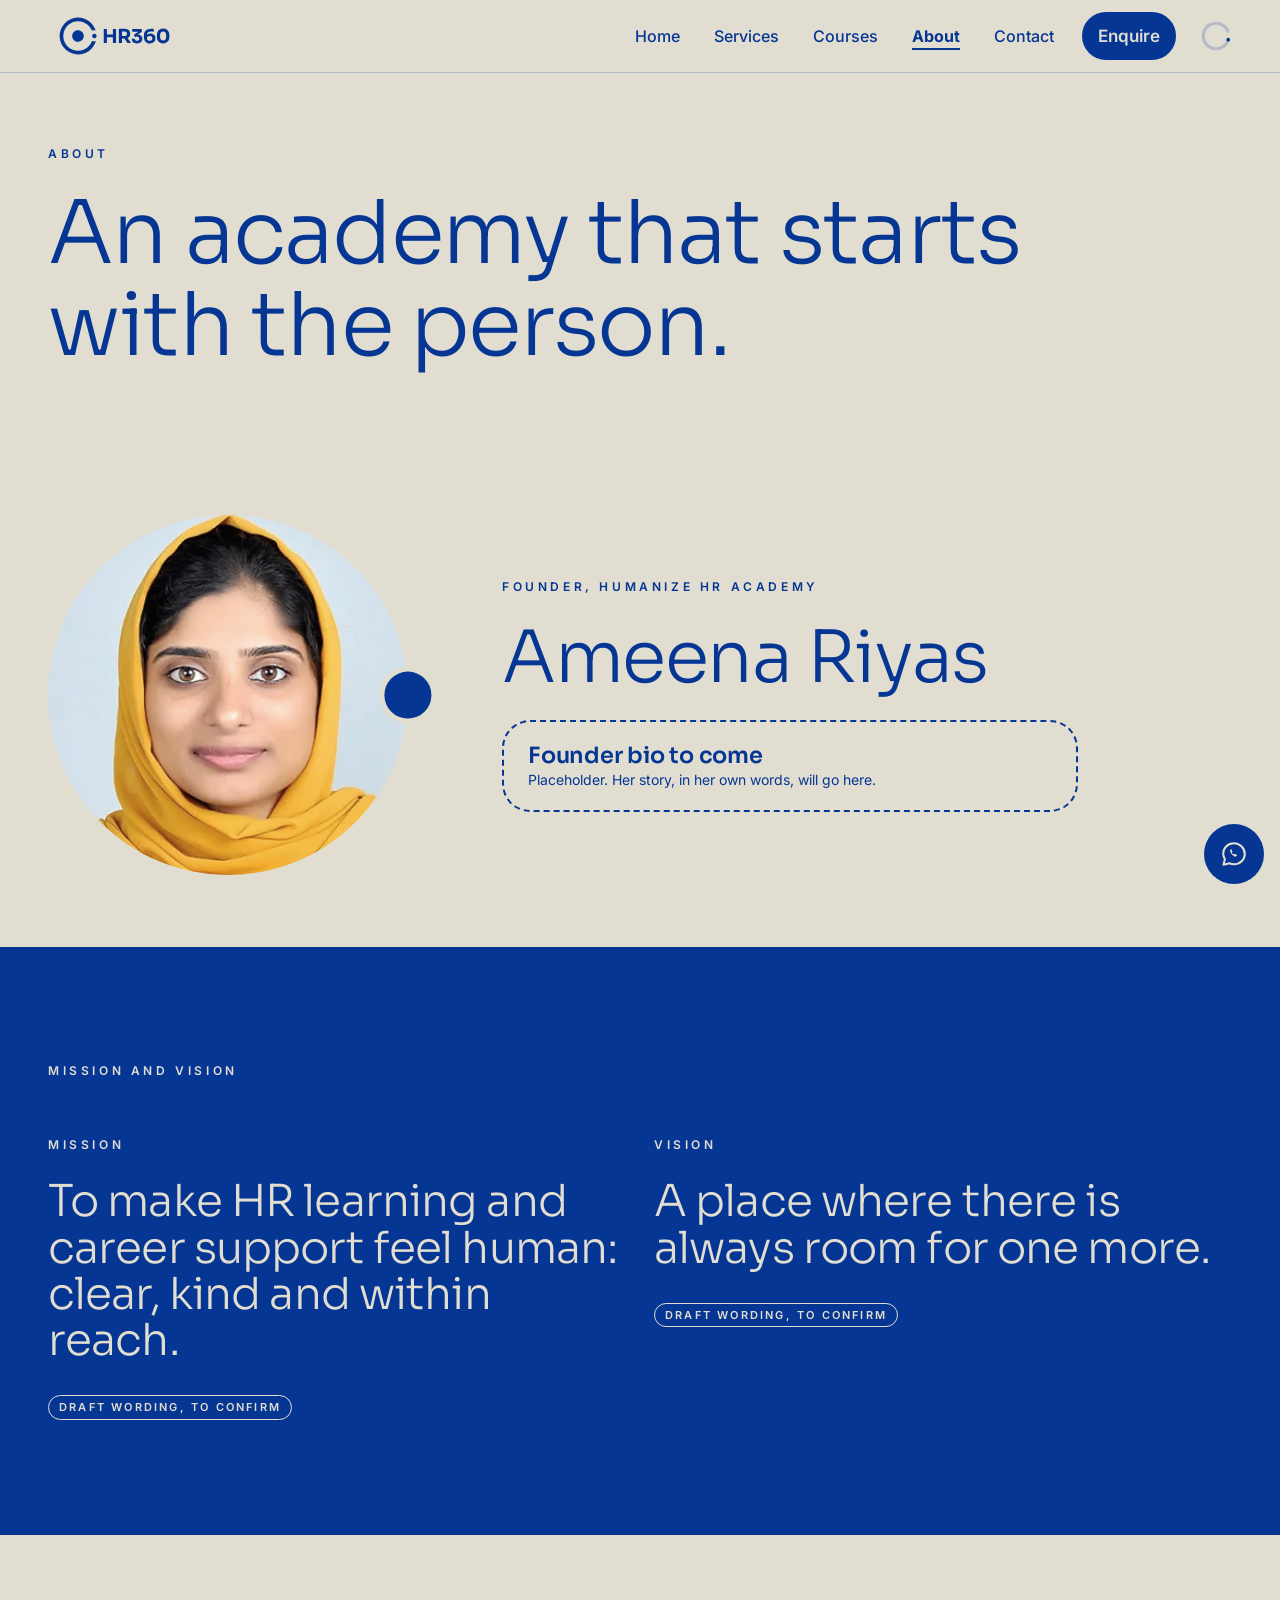
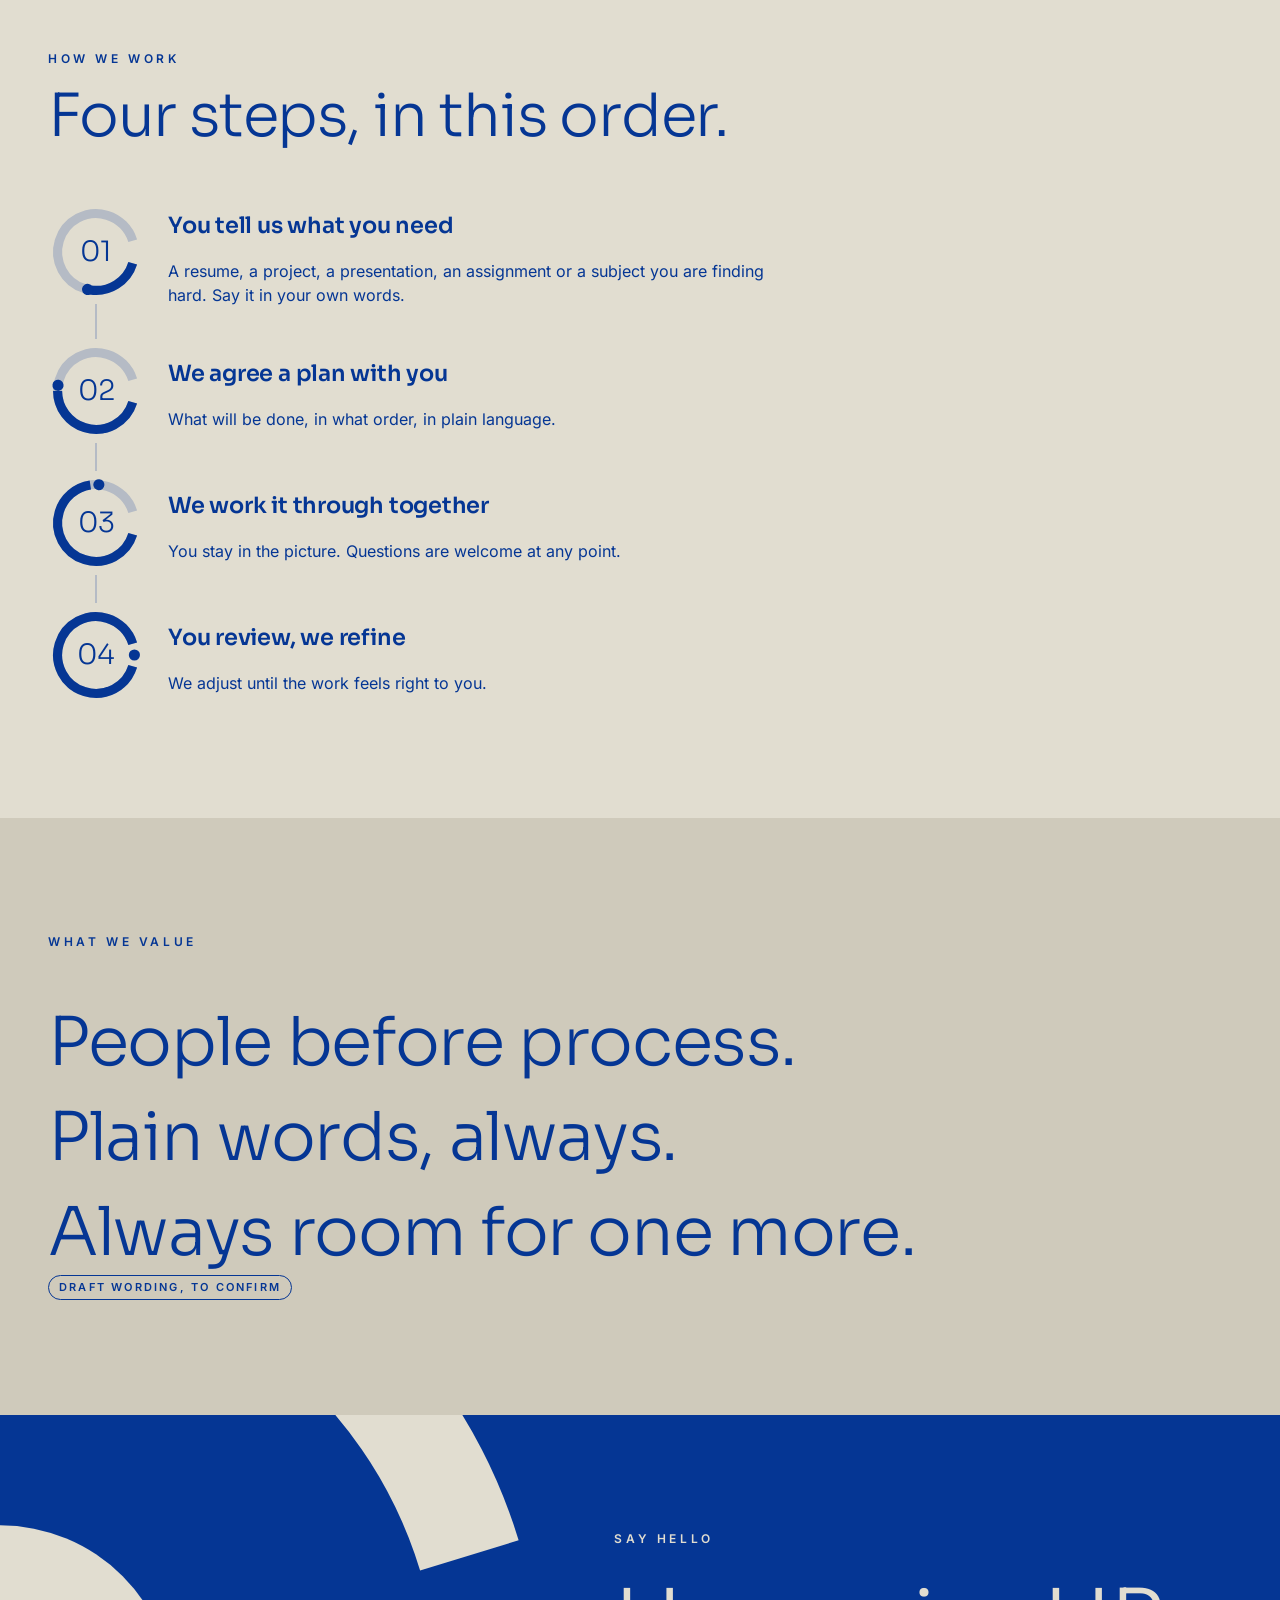
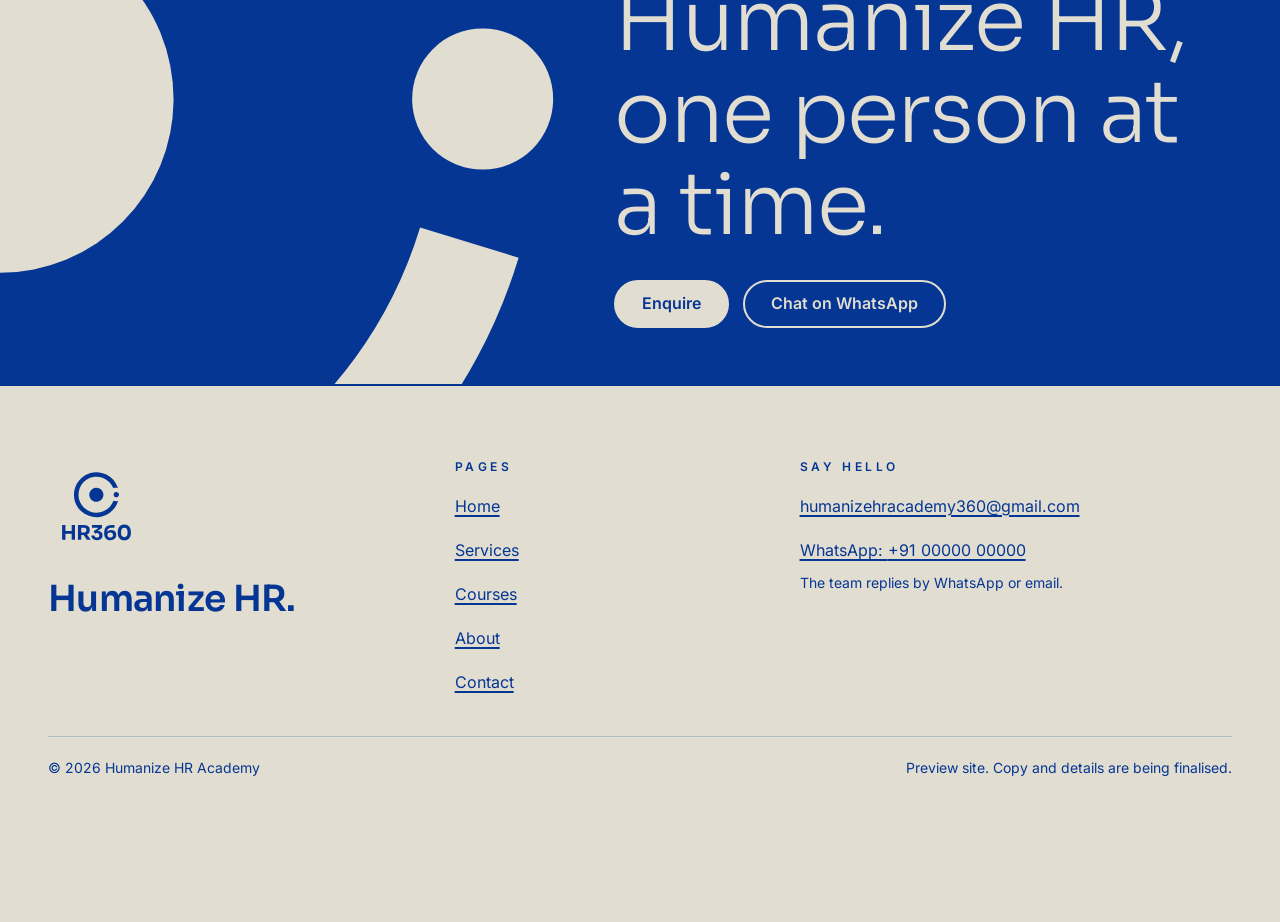
==== about.html @ e7930163 "HR360 website preview: five pages, Orbit brand, placeholder forms and contact Co-Authored-By: Claude" ====
<!doctype html>
<html lang="en">
<head>
<meta charset="utf-8">
<meta name="viewport" content="width=device-width, initial-scale=1">
<title>About the Academy | Humanize HR Academy</title>
<meta name="description" content="About Humanize HR Academy and its founder, Ameena Riyas. How we work and what we value.">
<meta name="robots" content="noindex, nofollow">
<meta name="theme-color" content="#053694">
<meta property="og:title" content="About the Academy | Humanize HR Academy">
<meta property="og:description" content="About Humanize HR Academy and its founder, Ameena Riyas. How we work and what we value.">
<meta property="og:type" content="website">
<link rel="icon" href="assets/img/favicon.svg" type="image/svg+xml">
<link rel="icon" href="assets/img/favicon-32.png" sizes="32x32" type="image/png">
<link rel="apple-touch-icon" href="assets/img/apple-touch-icon-180.png">
<link rel="preload" href="assets/fonts/sora-latin-wght-normal.woff2" as="font" type="font/woff2" crossorigin>
<link rel="preload" href="assets/fonts/inter-latin-wght-normal.woff2" as="font" type="font/woff2" crossorigin>
<link rel="stylesheet" href="assets/css/styles.css">
<script>document.documentElement.classList.add("js")</script>
<script src="assets/js/site-config.js" defer></script>
<script src="assets/js/forms-config.js" defer></script>
<script src="assets/js/main.js" defer></script>
</head>
<body>
<a class="skip" href="#main">Skip to content</a>
<header class="site-header">
<div class="site-header__bar">
<a class="brand" href="index.html"><img src="assets/img/hr360-horizontal-compact-cobalt.svg" alt="HR360 Humanize HR Academy, home" width="133" height="60"></a>
<span class="ring ring--sm scroll-ring" aria-hidden="true"><svg viewBox="0 0 100 100" aria-hidden="true" focusable="false"><circle class="ring__track" cx="50" cy="50" r="40" pathLength="360"/><circle class="ring__fill" cx="50" cy="50" r="40" pathLength="360"/><circle class="ring__dot" cx="90" cy="50" r="5.8"/></svg></span>
<button class="menu-btn" type="button" aria-expanded="false" aria-controls="site-nav"><span class="menu-btn__bars" aria-hidden="true"></span><span class="menu-btn__label">Menu</span></button>
<nav class="nav" id="site-nav" aria-label="Main"><ul><li><a href="index.html">Home</a></li><li><a href="services.html">Services</a></li><li><a href="courses.html">Courses</a></li><li><a href="about.html" aria-current="page">About</a></li><li><a href="contact.html">Contact</a></li><li><a class="btn" href="contact.html#enquiry">Enquire</a></li></ul></nav>
</div>
</header>
<main id="main" tabindex="-1">

<section class="sec sec--tight" aria-labelledby="h1">
<div class="container stack">
<p class="label">About</p>
<h1 id="h1" class="h1--about">An academy that starts with the person.</h1>
</div>
</section>
<section class="sec sec--tight" aria-labelledby="f-h">
<div class="container">
<div class="founder">
<div class="portrait"><picture><source srcset="assets/img/ameena-riyas.webp" type="image/webp"><img src="assets/img/ameena-riyas.png" alt="Portrait of Ameena Riyas, founder" width="390" height="520"></picture></div>
<div class="stack">
<p class="label">Founder, Humanize HR Academy</p>
<h2 class="founder__name" id="f-h">Ameena Riyas</h2>
<div class="placeholder-box"><p class="h3">Founder bio to come</p><p class="small">Placeholder. Her story, in her own words, will go here.</p></div>
</div>
</div>
</div>
</section>
<section class="sec on-cobalt" aria-labelledby="mv-h">
<div class="container">
<div class="sec-head"><p class="label">Mission and vision</p><h2 id="mv-h" class="vh">Mission and vision</h2></div>
<div class="grid cols-2">
<div class="stack"><h3 class="label">Mission</h3><p class="display display--md">To make HR learning and career support feel human: clear, kind and within reach.</p><span class="draft">Draft wording, to confirm</span></div>
<div class="stack"><h3 class="label">Vision</h3><p class="display display--md">A place where there is always room for one more.</p><span class="draft">Draft wording, to confirm</span></div>
</div>
</div>
</section>
<section class="sec" aria-labelledby="how-h">
<div class="container">
<div class="sec-head"><p class="label">How we work</p><h2 id="how-h">Four steps, in this order.</h2></div>
<ol class="timeline">
<li><span class="ring" data-fill style="--t:0.25" aria-hidden="true"><svg viewBox="0 0 100 100" aria-hidden="true" focusable="false"><circle class="ring__track" cx="50" cy="50" r="40" pathLength="360"/><circle class="ring__fill" cx="50" cy="50" r="40" pathLength="360"/><circle class="ring__dot" cx="90" cy="50" r="5.8"/></svg><span class="ring__n">01</span></span><h3>You tell us what you need</h3><p>A resume, a project, a presentation, an assignment or a subject you are finding hard. Say it in your own words.</p></li>
<li><span class="ring" data-fill style="--t:0.5" aria-hidden="true"><svg viewBox="0 0 100 100" aria-hidden="true" focusable="false"><circle class="ring__track" cx="50" cy="50" r="40" pathLength="360"/><circle class="ring__fill" cx="50" cy="50" r="40" pathLength="360"/><circle class="ring__dot" cx="90" cy="50" r="5.8"/></svg><span class="ring__n">02</span></span><h3>We agree a plan with you</h3><p>What will be done, in what order, in plain language.</p></li>
<li><span class="ring" data-fill style="--t:0.75" aria-hidden="true"><svg viewBox="0 0 100 100" aria-hidden="true" focusable="false"><circle class="ring__track" cx="50" cy="50" r="40" pathLength="360"/><circle class="ring__fill" cx="50" cy="50" r="40" pathLength="360"/><circle class="ring__dot" cx="90" cy="50" r="5.8"/></svg><span class="ring__n">03</span></span><h3>We work it through together</h3><p>You stay in the picture. Questions are welcome at any point.</p></li>
<li><span class="ring" data-fill style="--t:1.0" aria-hidden="true"><svg viewBox="0 0 100 100" aria-hidden="true" focusable="false"><circle class="ring__track" cx="50" cy="50" r="40" pathLength="360"/><circle class="ring__fill" cx="50" cy="50" r="40" pathLength="360"/><circle class="ring__dot" cx="90" cy="50" r="5.8"/></svg><span class="ring__n">04</span></span><h3>You review, we refine</h3><p>We adjust until the work feels right to you.</p></li>
</ol>
</div>
</section>
<section class="sec on-deep" aria-labelledby="val-h">
<div class="container">
<div class="sec-head"><p class="label">What we value</p><h2 id="val-h" class="vh">Values</h2></div>
<ul class="stack">
<li class="display display--lg">People before process.</li>
<li class="display display--lg">Plain words, always.</li>
<li class="display display--lg">Always room for one more.</li>
</ul>
<span class="draft">Draft wording, to confirm</span>
</div>
</section>
<section class="cta cta--flip" aria-labelledby="cta-h"><div class="stage stage--l " aria-hidden="true"><img class="orbit" src="assets/img/orbit-cream-open-right.svg" alt="" width="208" height="208"></div><div class="cta__text">
<p class="label">Say hello</p>
<h2 id="cta-h">Humanize HR, one person at a time.</h2>

<div class="btn-row"><a class="btn" href="contact.html#enquiry">Enquire</a><a class="btn btn--ghost" data-contact="whatsapp" href="https://wa.me/910000000000?text=Hello%20Humanize%20HR%20Academy%2C%20I%20would%20like%20to%20know%20more." target="_blank" rel="noopener">Chat on WhatsApp</a></div>
</div></section>

</main>
<footer class="site-footer">
<div class="container">
<div class="footer-grid">
<div>
<a class="brand" href="index.html"><img src="assets/img/hr360-stacked-compact-cobalt.svg" alt="HR360 Humanize HR Academy" width="86" height="96"></a>
<p class="signoff">Humanize HR.</p>
</div>
<nav aria-label="Footer"><h2>Pages</h2><ul><li><a href="index.html">Home</a></li><li><a href="services.html">Services</a></li><li><a href="courses.html">Courses</a></li><li><a href="about.html">About</a></li><li><a href="contact.html">Contact</a></li></ul></nav>
<div>
<h2>Say hello</h2>
<ul>
<li><a data-contact="email" href="mailto:humanizehracademy360@gmail.com">humanizehracademy360@gmail.com</a></li>
<li><a data-contact="whatsapp" href="https://wa.me/910000000000?text=Hello%20Humanize%20HR%20Academy%2C%20I%20would%20like%20to%20know%20more." target="_blank" rel="noopener">WhatsApp:&nbsp;<span data-contact="phone">+91 00000 00000</span></a></li>
</ul>
<p class="small">The team replies by WhatsApp or email.</p>
</div>
</div>
<div class="footer-bottom"><span>&copy; 2026 Humanize HR Academy</span><span>Preview site. Copy and details are being finalised.</span></div>
</div>
</footer>
<a class="wa" data-contact="whatsapp" href="https://wa.me/910000000000?text=Hello%20Humanize%20HR%20Academy%2C%20I%20would%20like%20to%20know%20more." target="_blank" rel="noopener" aria-label="Chat on WhatsApp">
<svg viewBox="0 0 32 32" fill="none" stroke="currentColor" stroke-width="2.2" stroke-linecap="round" stroke-linejoin="round" aria-hidden="true" focusable="false"><path d="M16 4.5c-6.4 0-11.5 4.9-11.5 11 0 2.2.7 4.2 1.8 5.9L4.8 27.5l6.3-1.6c1.4.7 3.1 1.1 4.9 1.1 6.4 0 11.5-4.9 11.5-11S22.4 4.5 16 4.5z"/><path d="M12 11.5c-.6 2.6 1.9 6.1 5.4 7.4l2-1.7-2.3-1.5-1.1.9c-1.1-.5-2-1.4-2.5-2.5l.9-1.1-1.4-2.4z" fill="currentColor" stroke="none"/></svg>
</a>
</body>
</html>
---- assets/css/styles.css ----
/* Humanize HR Academy (HR360) - Orbit identity. Cobalt is the voice, cream is the room.
   Colours: cobalt, cream, deep cream, and cobalt/cream tints for supporting graphics only. */

@font-face{font-family:"Sora";src:url("../fonts/sora-latin-wght-normal.woff2") format("woff2");font-weight:100 800;font-style:normal;font-display:swap}
@font-face{font-family:"Inter";src:url("../fonts/inter-latin-wght-normal.woff2") format("woff2");font-weight:100 900;font-style:normal;font-display:swap}

@property --p{syntax:"<number>";inherits:true;initial-value:0}

:root{
  --cobalt:#053694;
  --cream:#E1DDD0;
  --deep:#CFCABB;
  --cobalt-60:rgba(5,54,148,.6);
  --cobalt-20:rgba(5,54,148,.2);
  --cream-60:rgba(225,221,208,.6);
  --cream-20:rgba(225,221,208,.2);
  /* contextual pair: swapped by .on-cobalt */
  --ink:var(--cobalt);
  --paper:var(--cream);
  --tint:var(--cobalt-20);
  --tint-strong:var(--cobalt-60);
  --tile:var(--deep);
  --font-display:"Sora",ui-sans-serif,system-ui,-apple-system,"Segoe UI",sans-serif;
  --font-body:"Inter",ui-sans-serif,system-ui,-apple-system,"Segoe UI",sans-serif;
  --max:1240px;
  --gutter:clamp(16px,4vw,48px);
  --pad:max(var(--gutter),calc((100vw - var(--max)) / 2));
  --header-h:72px;
  --ease:cubic-bezier(.22,1,.36,1);
  --radius:28px;
  color-scheme:light;
}
.on-cobalt{--ink:var(--cream);--paper:var(--cobalt);--tint:var(--cream-20);--tint-strong:var(--cream-60);--tile:var(--cream)}
.on-deep{--paper:var(--deep);--tile:var(--cream)}

*,*::before,*::after{box-sizing:border-box}
html{-webkit-text-size-adjust:100%;scroll-behavior:smooth;scroll-padding-top:calc(var(--header-h) + 16px)}
body{margin:0;background:var(--cream);color:var(--cobalt);font-family:var(--font-body);font-size:1rem;line-height:1.5;font-weight:400;overflow-x:hidden;-webkit-font-smoothing:antialiased}
img,svg{max-width:100%;display:block}
img{height:auto}
h1,h2,h3,h4,p,ul,ol,figure,blockquote{margin:0}
ul,ol{padding:0;list-style:none}
a{color:inherit;text-underline-offset:.2em;text-decoration-thickness:2px}
button,input,select,textarea{font:inherit;color:inherit}
:focus{outline:none}
:focus-visible{outline:3px solid var(--ink);outline-offset:3px;border-radius:6px}
main:focus{outline:none}
::selection{background:var(--cobalt);color:var(--cream)}

.skip{position:absolute;left:16px;top:-80px;z-index:100;background:var(--cobalt);color:var(--cream);padding:12px 20px;border-radius:999px;font-weight:600;text-decoration:none;min-height:44px;display:inline-flex;align-items:center}
.skip:focus{top:12px;outline:3px solid var(--cream);outline-offset:2px}
.vh{position:absolute!important;width:1px;height:1px;overflow:hidden;clip:rect(0 0 0 0);white-space:nowrap}

/* ---------- type ---------- */
.display,h1,h2.display{font-family:var(--font-display);font-weight:300;letter-spacing:-.02em;line-height:1.05}
h1{font-size:clamp(2.5rem,1rem + 5.6vw,6rem);overflow-wrap:break-word}
.h2,h2{font-family:var(--font-display);font-weight:300;letter-spacing:-.02em;line-height:1.08;font-size:clamp(2rem,1rem + 3.4vw,4rem)}
h3,.h3{font-family:var(--font-display);font-weight:600;letter-spacing:-.01em;line-height:1.2;font-size:clamp(1.125rem,1rem + .5vw,1.4rem)}
.label{font-family:var(--font-body);font-weight:600;text-transform:uppercase;letter-spacing:.3em;font-size:.75rem;line-height:1.5}
.num{font-family:var(--font-display);font-weight:300}
.lead{font-size:clamp(1.0625rem,1rem + .3vw,1.25rem);line-height:1.5;max-width:38rem}
.measure{max-width:38rem}
.small{font-size:.875rem}
.draft{display:inline-block;justify-self:start;width:fit-content;font-size:.6875rem;font-weight:600;text-transform:uppercase;letter-spacing:.2em;border:1.5px solid var(--ink);border-radius:999px;padding:3px 10px;margin-top:8px}

/* ---------- layout ---------- */
.container{width:100%;max-width:calc(var(--max) + 2 * var(--gutter));margin-inline:auto;padding-inline:var(--gutter)}
.sec{position:relative;background:var(--paper);color:var(--ink);padding-block:clamp(56px,9vw,120px);overflow:hidden}
.sec--tight{padding-block:clamp(40px,6vw,72px)}
.sec-head{display:grid;gap:16px;margin-bottom:clamp(28px,5vw,56px)}
.sec-head .label{opacity:1}
.grid{display:grid;gap:clamp(16px,2.5vw,28px)}
.cols-2{grid-template-columns:1fr}
.cols-3{grid-template-columns:1fr}
@media(min-width:720px){.cols-2{grid-template-columns:repeat(2,1fr)}.cols-3{grid-template-columns:repeat(2,1fr)}}
@media(min-width:1040px){.cols-3{grid-template-columns:repeat(3,1fr)}}

/* ---------- buttons ---------- */
.btn{display:inline-flex;align-items:center;justify-content:center;gap:10px;min-height:48px;padding:12px 26px;border-radius:999px;border:2px solid var(--ink);background:var(--ink);color:var(--paper);font-weight:600;font-size:1rem;text-decoration:none;cursor:pointer;transition:transform .5s var(--ease),background-color .5s var(--ease),color .5s var(--ease);line-height:1.2;text-align:center}
.btn:hover{transform:translateY(-2px)}
.btn--ghost{background:transparent;color:var(--ink)}
.btn--ghost:hover{background:var(--ink);color:var(--paper)}
.tile .btn{border-color:var(--cobalt);background:var(--cobalt);color:var(--cream)}
.tile .btn--ghost{background:transparent;color:var(--cobalt)}
.tile .btn--ghost:hover{background:var(--cobalt);color:var(--cream)}
.btn[disabled]{opacity:.6;cursor:progress;transform:none}
.btn-row{display:flex;flex-wrap:wrap;gap:14px}
.link-arrow{display:inline-flex;align-items:center;gap:8px;min-height:44px;font-weight:600}
.link-arrow::after{content:"";width:10px;height:10px;border-top:2px solid currentColor;border-right:2px solid currentColor;transform:rotate(45deg);transition:transform .5s var(--ease)}
.link-arrow:hover::after{transform:translateX(4px) rotate(45deg)}

/* ---------- header ---------- */
.site-header{position:sticky;top:0;z-index:50;background:var(--cream);color:var(--cobalt);border-bottom:1.5px solid var(--cobalt-20)}
.site-header__bar{display:flex;align-items:center;gap:16px;min-height:var(--header-h);max-width:calc(var(--max) + 2 * var(--gutter));margin-inline:auto;padding-inline:var(--gutter)}
.brand{display:inline-flex;align-items:center;min-height:44px;margin-right:auto;border-radius:8px}
.brand img{height:60px;width:auto}
.scroll-ring{width:32px;height:32px;flex:none;--t:0;--p:0}
.menu-btn{display:inline-flex;align-items:center;gap:10px;min-height:48px;min-width:48px;padding:0 18px;border-radius:999px;border:2px solid var(--cobalt);background:transparent;font-weight:600;cursor:pointer}
.menu-btn__bars{width:18px;height:12px;position:relative}
.menu-btn__bars::before,.menu-btn__bars::after{content:"";position:absolute;left:0;right:0;height:2px;background:currentColor;border-radius:2px;transition:transform .5s var(--ease),top .5s var(--ease)}
.menu-btn__bars::before{top:1px}.menu-btn__bars::after{top:9px}
.menu-btn[aria-expanded="true"] .menu-btn__bars::before{top:5px;transform:rotate(45deg)}
.menu-btn[aria-expanded="true"] .menu-btn__bars::after{top:5px;transform:rotate(-45deg)}
.nav ul{display:flex;flex-direction:column;gap:4px}
.nav a{display:flex;align-items:center;min-height:48px;text-decoration:none;font-weight:500}
.nav a[aria-current="page"]{font-weight:700;text-decoration:underline;text-decoration-thickness:2px;text-underline-offset:.35em}
.nav .btn{margin-top:12px;width:100%}
/* no-JS: nav is a visible wrapped row. JS: collapsible panel on small screens */
html:not(.js) .site-header__bar{flex-wrap:wrap;padding-block:8px}
html:not(.js) .menu-btn{display:none}
html:not(.js) .nav{width:100%}
html:not(.js) .nav ul{flex-direction:row;flex-wrap:wrap;gap:4px 20px}
html:not(.js) .nav .btn{width:auto;margin-top:0}
.js .menu-btn{display:inline-flex}
.js .nav{position:fixed;left:0;right:0;top:var(--header-h);bottom:0;background:var(--cobalt);color:var(--cream);padding:24px var(--gutter) 40px;overflow-y:auto;visibility:hidden;opacity:0;transform:translateY(-8px);transition:opacity .5s var(--ease),transform .5s var(--ease),visibility 0s .5s;--ink:var(--cream)}
.js .nav.is-open{visibility:visible;opacity:1;transform:none;transition:opacity .5s var(--ease),transform .5s var(--ease)}
.js .nav a{font-family:var(--font-display);font-weight:300;font-size:2rem;letter-spacing:-.02em;min-height:64px}
.js .nav a[aria-current="page"]{font-weight:600}
.js .nav .btn{font-family:var(--font-body);font-size:1.0625rem;font-weight:600;letter-spacing:0;min-height:56px;background:var(--cream);color:var(--cobalt);border-color:var(--cream)}
.js .nav .btn:hover{transform:none}
@media(min-width:960px){
  .menu-btn,.js .menu-btn{display:none}
  .scroll-ring{order:3}
  .js .nav,.nav{position:static;visibility:visible;opacity:1;transform:none;background:transparent;color:inherit;padding:0;overflow:visible;transition:none}
  .nav ul{flex-direction:row;align-items:center;gap:6px}
  .js .nav a,.nav a{font-family:var(--font-body);font-size:1rem;font-weight:500;letter-spacing:0;min-height:48px;padding:0 14px}
  .js .nav a[aria-current="page"]{font-weight:700}
  .nav .btn,.js .nav .btn{margin:0 0 0 8px;width:auto;min-height:48px;background:var(--cobalt);color:var(--cream);border-color:var(--cobalt)}
  .site-header__bar{gap:24px}
  .brand{margin-right:auto}
}

/* ---------- orbit devices ---------- */
.stage{position:relative;overflow:hidden;min-height:240px}
.stage{container-type:size;height:300px}
/* orbit crop: ring ~2.2x the stage height, centre on the bottom corner, opening turned up toward the text */
.stage .orbit{position:absolute;top:-14.4cqh;height:229cqh;width:auto;max-width:none;pointer-events:none}
.stage--r .orbit{left:calc(100cqw - 114.4cqh);transform:rotate(45deg)}
.stage--l .orbit{left:-114.4cqh;transform:rotate(-45deg)}
/* wide screens: centre on the stage edge, opening faces the text. Ring is ~1.5x the hero height because the clear column is narrow */
@media(min-width:900px){
  .stage .orbit{top:50%;height:196cqw}
  .stage--r .orbit{left:2cqw;transform:translateY(-50%)}
  .stage--l .orbit{left:-98cqw;transform:translateY(-50%)}
}

.stage--tall{min-height:300px}
.stage--field .orbit,.stage--field.stage--r .orbit{top:0;left:0;height:100%;width:100%;transform:none;object-fit:cover}

/* ---------- hero ---------- */
.hero{display:grid;grid-template-columns:1fr;background:var(--paper);color:var(--ink);overflow:hidden}
.hero__text{padding:clamp(40px,7vw,96px) var(--gutter) clamp(36px,5vw,64px);display:grid;gap:clamp(18px,2.4vw,28px);align-content:center}
.hero__text h1{max-width:14ch}
.hero--page .hero__text h1{max-width:16ch;font-size:clamp(2.5rem,1rem + 5vw,5.25rem)}
.hero .stage{min-height:300px}
@media(min-width:900px){
  .hero{grid-template-columns:minmax(0,1.1fr) minmax(0,.9fr);min-height:min(78vh,720px)}
  .hero--page{min-height:420px}
  .hero__text{padding-left:var(--pad);padding-right:clamp(16px,3vw,40px)}
  .hero .stage{min-height:0;height:auto}
  .hero--flip{grid-template-columns:minmax(0,.9fr) minmax(0,1.1fr)}
  .hero--flip .stage{order:-1}
  .hero--flip .hero__text{padding-left:clamp(16px,3vw,40px);padding-right:var(--pad)}
}

/* ---------- tiles / cards ---------- */
.tile{background:var(--tile);color:var(--cobalt);border-radius:var(--radius);padding:clamp(22px,3vw,32px);--ink:var(--cobalt);--paper:var(--tile);--tint:var(--cobalt-20)}
.card{display:grid;gap:12px;align-content:start}
.card .num{font-size:2.5rem;line-height:1}
.card--cta{background:var(--cobalt);color:var(--cream);--ink:var(--cream);--paper:var(--cobalt)}
.card--cta .btn{background:var(--cream);color:var(--cobalt);border-color:var(--cream)}
.chip{display:inline-flex;align-items:center;gap:8px;border:2px solid currentColor;border-radius:999px;padding:4px 14px;font-weight:600;font-size:.75rem;letter-spacing:.2em;text-transform:uppercase;width:fit-content}
.notice{background:var(--deep);color:var(--cobalt);border-radius:var(--radius);border-left:10px solid var(--cobalt);border-radius:12px;padding:20px 24px;font-size:1.125rem;line-height:1.4;max-width:46rem}
.notice strong{font-family:var(--font-display);font-weight:600}

/* ---------- progress ring (dot grammar) ---------- */
.ring{--t:0;--p:var(--t);position:relative;width:96px;height:96px;flex:none;display:grid;place-items:center;transition:--p 1s var(--ease)}
.js .ring{--p:0}
.js .ring.is-in{--p:var(--t)}
.ring svg{position:absolute;inset:0;width:100%;height:100%;overflow:visible}
.ring__track{fill:none;stroke:var(--tint);stroke-width:9.5;stroke-dasharray:326 360;transform-box:view-box;transform-origin:50% 50%;transform:rotate(17deg)}
.ring__fill{fill:none;stroke:var(--ink);stroke-width:9.5;stroke-dasharray:calc(var(--p) * 326) 360;transform-box:view-box;transform-origin:50% 50%;transform:rotate(17deg)}
.ring__dot{fill:var(--ink);transform-box:view-box;transform-origin:50% 50%;transform:rotate(calc(17deg + var(--p) * 343deg))}
.ring__n{position:relative;font-family:var(--font-display);font-weight:300;font-size:1.75rem;letter-spacing:-.02em;line-height:1}
.ring--sm{width:32px;height:32px}
.ring--sm .ring__n{display:none}
.scroll-ring{transition:none}
.steps{display:grid;gap:clamp(24px,3vw,36px);counter-reset:step}
@media(min-width:720px){.steps--4{grid-template-columns:repeat(2,1fr)}.steps--3{grid-template-columns:repeat(3,1fr)}}
@media(min-width:1040px){.steps--4{grid-template-columns:repeat(4,1fr)}}
.step{display:grid;gap:14px;align-content:start}
.step p{max-width:24rem}
.steps--rule .step{border-top:1.5px solid var(--tint-strong);padding-top:24px}
/* vertical timeline (About) */
.timeline{display:grid;gap:0;max-width:46rem}
.timeline li{display:grid;grid-template-columns:96px 1fr;gap:20px 24px;padding-bottom:36px;position:relative}
.timeline li::before{content:"";position:absolute;left:47px;top:100px;bottom:4px;width:2px;background:var(--cobalt-20)}
.timeline li:last-child::before{display:none}
.timeline li:last-child{padding-bottom:0}
.timeline .ring{grid-row:1 / span 2}
.timeline h3{padding-top:8px;align-self:end}
.timeline p{align-self:start}
.timeline p{grid-column:2}
@media(max-width:480px){.timeline li{grid-template-columns:72px 1fr;gap:16px}.timeline li::before{left:35px;top:76px}.timeline .ring{width:72px;height:72px}.ring__n{font-size:1.4rem}}

/* ---------- marquee ---------- */
.marquee-wrap{background:var(--cream);color:var(--cobalt);border-block:2px solid var(--cobalt);padding-block:20px;position:relative}
.marquee{overflow:hidden;display:flex;align-items:center;gap:16px;padding-right:var(--gutter)}
.marquee__viewport{overflow:hidden;flex:1;min-width:0;-webkit-mask-image:linear-gradient(90deg,transparent,#000 4%,#000 96%,transparent);mask-image:linear-gradient(90deg,transparent,#000 4%,#000 96%,transparent)}
.marquee__track{display:flex;width:max-content;animation:marquee 38s linear infinite}
.marquee__group{display:flex;gap:14px;padding-right:14px}
.marquee-wrap:hover .marquee__track,.marquee-wrap:focus-within .marquee__track,.marquee-wrap.is-paused .marquee__track{animation-play-state:paused}
.kw{display:inline-flex;align-items:center;gap:12px;min-height:52px;padding:0 24px;border:2px solid var(--cobalt);border-radius:999px;white-space:nowrap;font-family:var(--font-display);font-weight:300;font-size:1.25rem;letter-spacing:-.01em}
.kw::before{content:"";width:9px;height:9px;border-radius:50%;background:var(--cobalt);flex:none}
.marquee__toggle{flex:none;width:48px;height:48px;border-radius:50%;border:2px solid var(--cobalt);background:transparent;cursor:pointer;display:grid;place-items:center;margin-left:var(--gutter)}
.marquee__toggle svg{width:16px;height:16px;fill:var(--cobalt)}
.marquee__toggle .i-play{display:none}
.marquee-wrap.is-paused .i-play{display:block}
.marquee-wrap.is-paused .i-pause{display:none}
@keyframes marquee{to{transform:translateX(-50%)}}

/* ---------- services accordion ---------- */
.svc-list{display:grid;gap:16px}
.svc{background:var(--tile);color:var(--cobalt);border-radius:var(--radius);--ink:var(--cobalt);--tint:var(--cobalt-20)}
.svc>summary{list-style:none;display:grid;grid-template-columns:auto 1fr auto;gap:8px 20px;align-items:center;padding:20px clamp(18px,3vw,32px);min-height:84px;cursor:pointer;border-radius:var(--radius)}
.svc>summary::-webkit-details-marker{display:none}
.svc__num{font-family:var(--font-display);font-weight:300;font-size:clamp(1.75rem,1.2rem + 2vw,2.75rem);line-height:1;min-width:2ch}
.svc__title{display:grid;gap:4px}
.svc__title .h3{font-size:clamp(1.125rem,1rem + .8vw,1.6rem)}
.svc__title span.small{opacity:1}
.plus{width:44px;height:44px;border:2px solid var(--cobalt);border-radius:50%;position:relative;flex:none;transition:transform .5s var(--ease),background-color .5s var(--ease)}
.plus::before,.plus::after{content:"";position:absolute;left:50%;top:50%;width:16px;height:2px;margin:-1px 0 0 -8px;background:var(--cobalt);transition:background-color .5s var(--ease)}
.plus::after{transform:rotate(90deg)}
.svc[open] .plus,.faq details[open] .plus{transform:rotate(45deg);background:var(--cobalt)}
.svc[open] .plus::before,.svc[open] .plus::after,.faq details[open] .plus::before,.faq details[open] .plus::after{background:var(--cream)}
.svc__body{display:grid;gap:28px;padding:4px clamp(18px,3vw,32px) clamp(22px,3vw,36px)}
@media(min-width:900px){.svc__body{grid-template-columns:minmax(0,.8fr) minmax(0,1.2fr);gap:48px}}
.bullets{display:grid;gap:12px;align-content:start}
.bullets li{display:grid;grid-template-columns:14px 1fr;gap:12px;align-items:start}
.bullets li::before{content:"";width:9px;height:9px;border-radius:50%;background:var(--cobalt);margin-top:.5em}
.svc__form{border-top:1.5px solid var(--cobalt-20);padding-top:24px}
@media(min-width:900px){.svc__form{border-top:0;padding-top:0;border-left:1.5px solid var(--cobalt-20);padding-left:48px}}
.svc__form h4{font-family:var(--font-display);font-weight:600;font-size:1.125rem;margin-bottom:16px}

/* FAQ */
.faq{display:grid;gap:0;max-width:52rem}
.faq details{border-top:2px solid var(--ink)}
.faq details:last-child{border-bottom:2px solid var(--ink)}
.faq summary{list-style:none;display:grid;grid-template-columns:1fr auto;gap:16px;align-items:center;min-height:72px;padding:12px 0;cursor:pointer;font-family:var(--font-display);font-weight:600;font-size:clamp(1.0625rem,1rem + .5vw,1.3rem);line-height:1.25}
.faq summary::-webkit-details-marker{display:none}
.faq .plus{border-color:var(--ink)}
.faq .plus::before,.faq .plus::after{background:var(--ink)}
.faq details[open] .plus{background:var(--ink)}
.faq details[open] .plus::before,.faq details[open] .plus::after{background:var(--paper)}
.faq__a{padding:0 0 24px;max-width:40rem}

/* ---------- portrait ---------- */
.portrait{position:relative;width:min(100%,360px);aspect-ratio:1;flex:none}
.portrait img{width:100%;height:100%;object-fit:cover;object-position:50% 22%;border-radius:50%;filter:sepia(.14) saturate(.9) contrast(.98)}
.portrait::after{content:"";position:absolute;right:0;top:50%;width:13%;aspect-ratio:1;border-radius:50%;background:var(--cobalt);transform:translate(50%,-50%);box-shadow:0 0 0 5px var(--cream)}
.on-cobalt .portrait::after{background:var(--cream);box-shadow:0 0 0 5px var(--cobalt)}
.founder{display:grid;gap:clamp(28px,5vw,64px);align-items:center}
@media(min-width:800px){.founder{grid-template-columns:auto minmax(0,1fr)}}
.founder .portrait{margin-right:3%}
@media(max-width:799px){.founder .portrait{width:min(90%,360px)}}
.founder__name{font-family:var(--font-display);font-weight:300;letter-spacing:-.02em;line-height:1.05;font-size:clamp(2.25rem,1rem + 4.4vw,4.5rem)}
.placeholder-box{border:2px dashed var(--ink);border-radius:var(--radius);padding:20px 24px;max-width:36rem}

/* ---------- CTA ---------- */
.cta{display:grid;grid-template-columns:1fr;background:var(--cobalt);color:var(--cream);--ink:var(--cream);--paper:var(--cobalt);--tint:var(--cream-20);--tint-strong:var(--cream-60);overflow:hidden}
.cta__text{padding:clamp(56px,9vw,120px) var(--gutter) clamp(36px,5vw,56px);display:grid;gap:clamp(18px,2.4vw,28px);align-content:center}
.cta__text h2{font-size:clamp(2.5rem,1rem + 5.4vw,5.75rem);max-width:12ch}
.cta .stage{min-height:300px}
@media(min-width:900px){
  .cta{grid-template-columns:minmax(0,1.1fr) minmax(0,.9fr);min-height:520px}
  .cta .stage{min-height:0;height:auto}
  .cta__text{padding-left:var(--pad);padding-right:clamp(16px,3vw,40px)}
  .cta--flip{grid-template-columns:minmax(0,.9fr) minmax(0,1.1fr)}
  .cta--flip .stage{order:-1}
  .cta--flip .cta__text{padding-left:clamp(16px,3vw,40px);padding-right:var(--pad)}
}

/* ---------- approach/field section ---------- */
.field-head{display:grid;gap:0}
@media(min-width:900px){.field-head{grid-template-columns:minmax(0,1.2fr) minmax(0,.8fr)}}
.band-field{display:grid}
.field-head .stage{height:220px;border-radius:var(--radius)}
.field-head__text{display:grid;gap:16px;align-content:center;padding-block:8px 32px}
@media(min-width:900px){.field-head__text{padding-block:0;padding-right:32px}}

/* ---------- contact lines ---------- */
.contact-lines{display:grid;gap:22px}
.contact-line{display:grid;gap:4px}
.contact-line a,.contact-line .big{font-family:var(--font-display);font-weight:300;letter-spacing:-.02em;line-height:1.15;font-size:clamp(1.05rem,.4rem + 2.7vw,2.6rem);overflow-wrap:anywhere}
.contact-line a{display:inline-block;min-height:44px}
.note{display:inline-block;font-size:.8125rem;font-weight:600;letter-spacing:.04em}

/* ---------- forms ---------- */
.form{display:grid;gap:18px;max-width:40rem}
.form__intro{font-size:.9375rem}
.field{display:grid;gap:6px}
.field label{font-weight:600;font-size:.9375rem}
.field .opt{font-weight:400}
.field input,.field select,.field textarea{width:100%;min-height:48px;padding:12px 16px;border:2px solid var(--cobalt);border-radius:14px;background:var(--cream);color:var(--cobalt);font-size:1rem;line-height:1.4}
.on-cobalt .field input,.on-cobalt .field select,.on-cobalt .field textarea{border-color:var(--cream)}
.on-cobalt .tile .field input,.on-cobalt .tile .field select,.on-cobalt .tile .field textarea{border-color:var(--cobalt)}
.field textarea{min-height:120px;resize:vertical}
.field select{appearance:none;-webkit-appearance:none;padding-right:44px;background-image:url("data:image/svg+xml,%3Csvg xmlns='http://www.w3.org/2000/svg' width='14' height='9' viewBox='0 0 14 9'%3E%3Cpath d='M1 1l6 6 6-6' fill='none' stroke='%23053694' stroke-width='2'/%3E%3C/svg%3E");background-repeat:no-repeat;background-position:right 16px center}
.field input:focus-visible,.field select:focus-visible,.field textarea:focus-visible{outline:3px solid var(--ink);outline-offset:3px}
.on-cobalt .tile .field :focus-visible{outline-color:var(--cobalt)}
.field [aria-invalid="true"]{border-width:4px;padding:10px 14px}
.on-cobalt .field [aria-invalid="true"]{padding:10px 14px}
.field__error{font-weight:600;font-size:.9375rem;display:flex;gap:8px;align-items:flex-start}
.field__error::before{content:"!";flex:none;width:22px;height:22px;border-radius:50%;background:var(--ink);color:var(--paper);display:grid;place-items:center;font-size:.8125rem;line-height:1;margin-top:1px}
.field__error:empty{display:none}
.on-cobalt .tile .field__error::before{background:var(--cobalt);color:var(--cream)}
.hp{position:absolute!important;left:-9999px;top:auto;width:1px;height:1px;overflow:hidden}
.form__status{border:2px solid var(--ink);border-radius:14px;padding:14px 18px;font-weight:500}
.form__status:empty{display:none}
.on-cobalt .tile .form__status{border-color:var(--cobalt)}
.form__status:focus{outline:3px solid var(--ink);outline-offset:3px}
.form-panel{padding:clamp(22px,4vw,48px);max-width:52rem}

/* ---------- WhatsApp ---------- */
.wa{position:fixed;right:16px;bottom:16px;z-index:60;width:60px;height:60px;border-radius:50%;background:var(--cobalt);color:var(--cream);display:grid;place-items:center;box-shadow:0 0 0 3px var(--cream);transition:transform .5s var(--ease)}
.wa:hover{transform:scale(1.06)}
.wa svg{width:30px;height:30px}
.wa:focus-visible{outline:3px solid var(--cobalt);outline-offset:6px}

/* ---------- footer ---------- */
.site-footer{background:var(--cream);color:var(--cobalt);border-top:2px solid var(--cobalt);padding:clamp(40px,6vw,72px) 0 calc(clamp(40px,6vw,72px) + 72px)}
.footer-grid{display:grid;gap:36px}
@media(min-width:800px){.footer-grid{grid-template-columns:1.2fr 1fr 1.4fr}}
.footer-grid h2{font-family:var(--font-body);font-weight:600;font-size:.75rem;letter-spacing:.3em;text-transform:uppercase;line-height:1.5;margin-bottom:8px}
.site-footer a{display:inline-flex;align-items:center;min-height:44px}
.site-footer li{display:block}
.signoff{font-family:var(--font-display);font-weight:600;font-size:clamp(1.5rem,1rem + 1.6vw,2.25rem);letter-spacing:-.02em;margin-top:12px}
.footer-bottom{margin-top:32px;padding-top:20px;border-top:1.5px solid var(--cobalt-20);display:flex;flex-wrap:wrap;gap:8px 24px;justify-content:space-between;font-size:.875rem}
.site-footer .brand img{height:96px}

/* ---------- misc ---------- */
.rule{height:2px;background:var(--tint-strong);border:0;margin:0}
.stack{display:grid;gap:clamp(16px,2vw,24px);align-content:start}
.center-text{text-align:center}
noscript .nojs{display:block;border:2px solid var(--cobalt);border-radius:14px;padding:14px 18px;margin-bottom:16px}

/* ---------- reduced motion ---------- */
@media(prefers-reduced-motion:reduce){
  html{scroll-behavior:auto}
  *,*::before,*::after{animation:none!important;transition:none!important}
  .js .ring{--p:var(--t)}
  .marquee__track{width:auto;flex-wrap:wrap}
  .marquee__group[aria-hidden="true"]{display:none}
  .marquee__group{flex-wrap:wrap;padding-right:0}
  .marquee__toggle{display:none}
  .marquee{padding-right:0}
  .marquee__viewport{-webkit-mask-image:none;mask-image:none;padding-inline:var(--gutter)}
}

/* about-page display sizes */
.display--md{font-size:clamp(1.6rem,1rem + 2.4vw,2.75rem)}
.display--lg{font-size:clamp(2rem,1rem + 4vw,4.25rem)}
.h1--about{max-width:18ch}
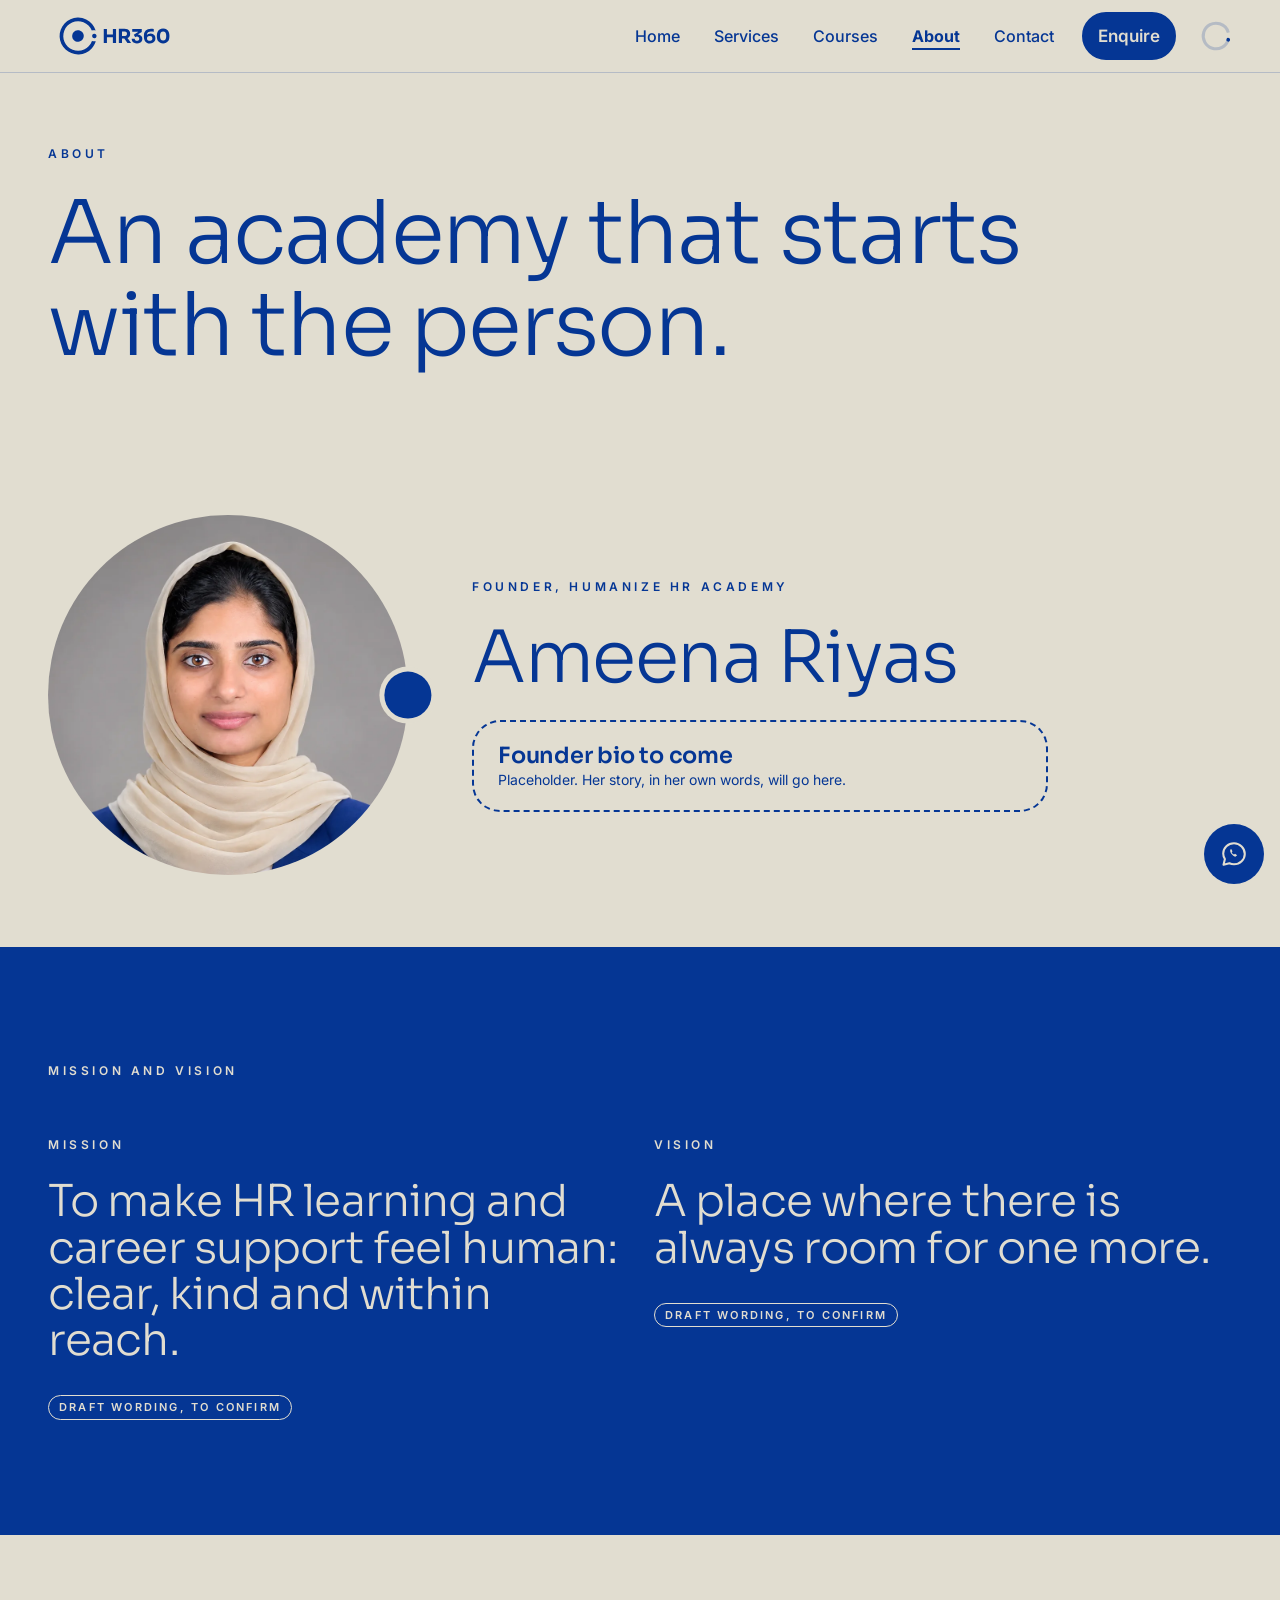
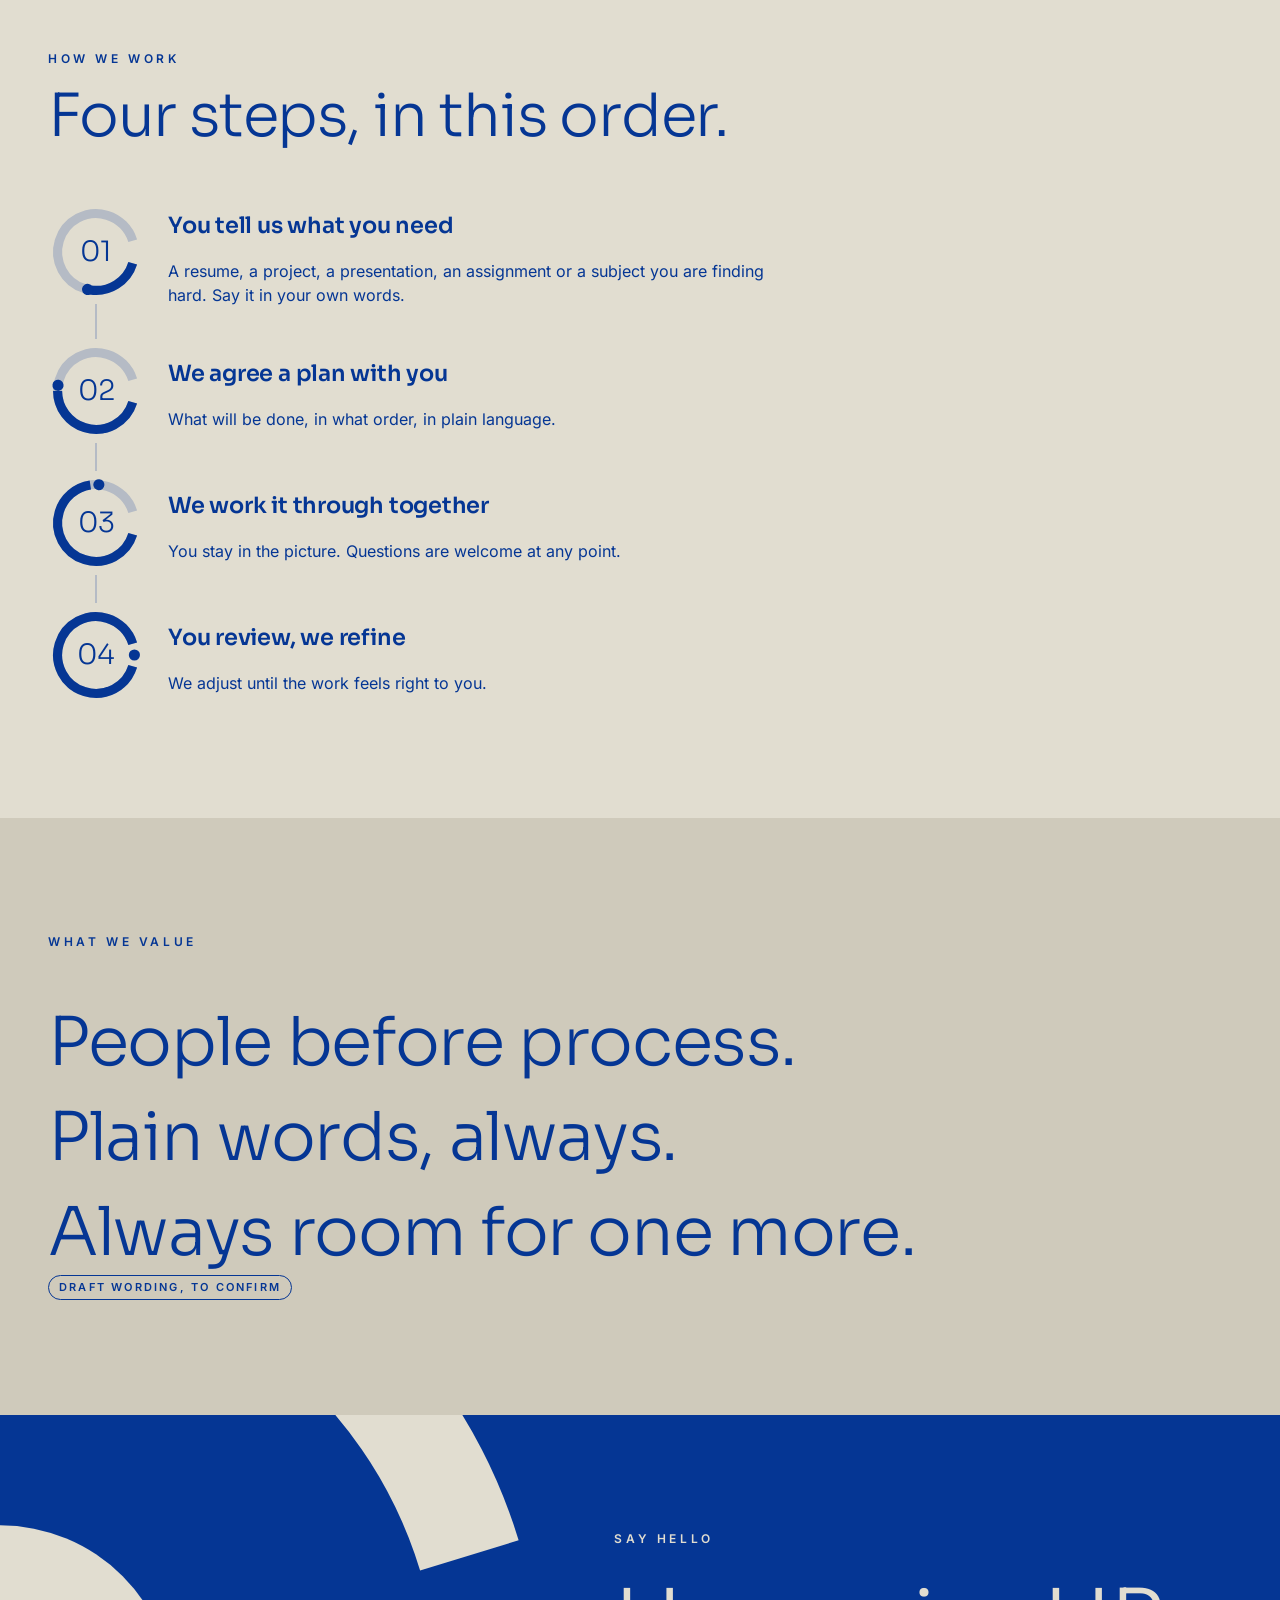
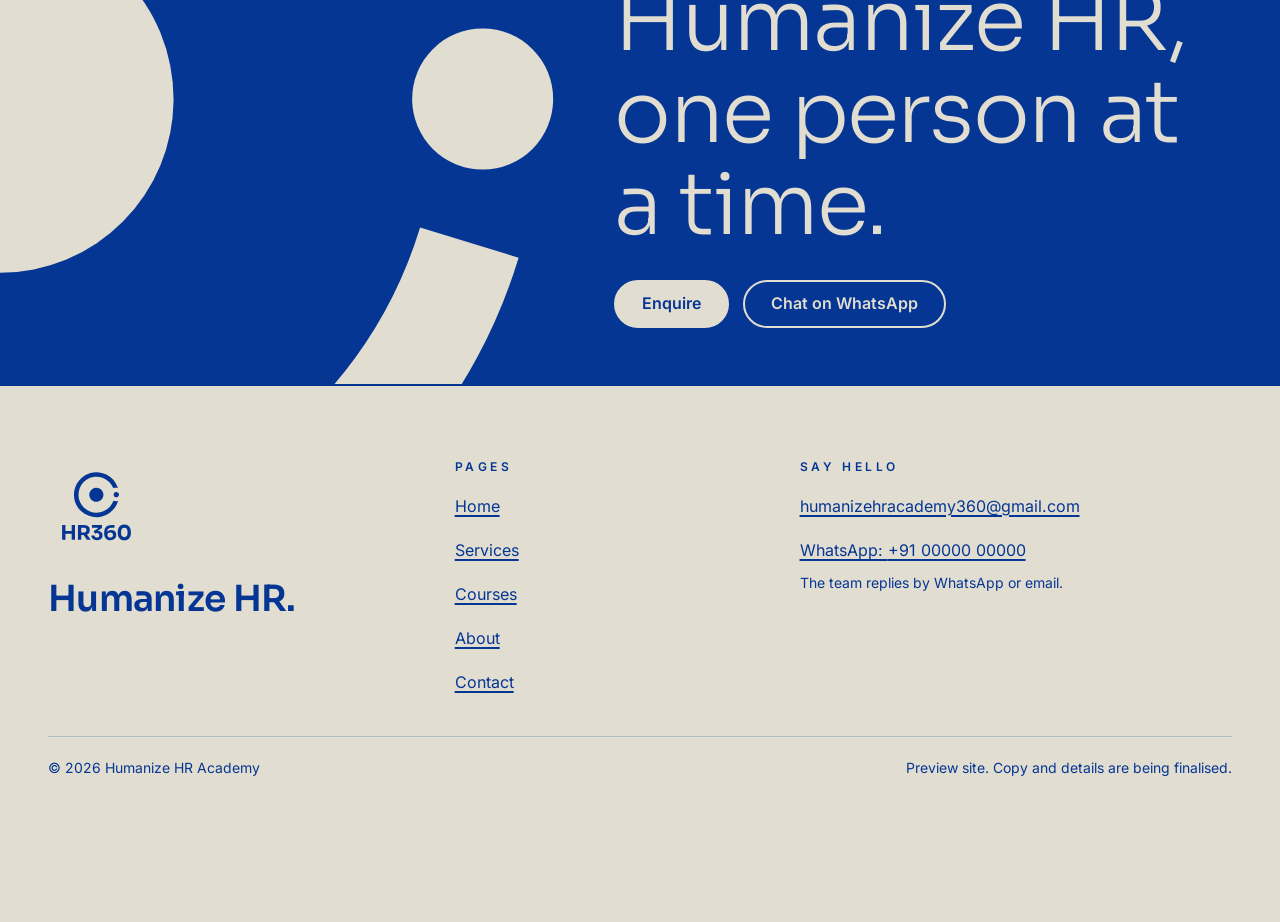
==== commit 6a3ff475: "Replace founder portrait with brand-colour headshot; fix founder column layout Co-Authored-By: Claud" ====
--- a/about.html
+++ b/about.html
@@ -42,7 +42,7 @@
 <section class="sec sec--tight" aria-labelledby="f-h">
 <div class="container">
 <div class="founder">
-<div class="portrait"><picture><source srcset="assets/img/ameena-riyas.webp" type="image/webp"><img src="assets/img/ameena-riyas.png" alt="Portrait of Ameena Riyas, founder" width="390" height="520"></picture></div>
+<div class="portrait"><picture><source srcset="assets/img/ameena-riyas.webp" type="image/webp"><img src="assets/img/ameena-riyas.jpg" alt="Portrait of Ameena Riyas, founder" width="900" height="1200"></picture></div>
 <div class="stack">
 <p class="label">Founder, Humanize HR Academy</p>
 <h2 class="founder__name" id="f-h">Ameena Riyas</h2>
--- a/assets/css/styles.css
+++ b/assets/css/styles.css
@@ -256,11 +256,11 @@
 
 /* ---------- portrait ---------- */
 .portrait{position:relative;width:min(100%,360px);aspect-ratio:1;flex:none}
-.portrait img{width:100%;height:100%;object-fit:cover;object-position:50% 22%;border-radius:50%;filter:sepia(.14) saturate(.9) contrast(.98)}
+.portrait img{width:100%;height:100%;object-fit:cover;object-position:50% 14%;border-radius:50%}
 .portrait::after{content:"";position:absolute;right:0;top:50%;width:13%;aspect-ratio:1;border-radius:50%;background:var(--cobalt);transform:translate(50%,-50%);box-shadow:0 0 0 5px var(--cream)}
 .on-cobalt .portrait::after{background:var(--cream);box-shadow:0 0 0 5px var(--cobalt)}
 .founder{display:grid;gap:clamp(28px,5vw,64px);align-items:center}
-@media(min-width:800px){.founder{grid-template-columns:auto minmax(0,1fr)}}
+@media(min-width:800px){.founder{grid-template-columns:360px minmax(0,1fr)}}
 .founder .portrait{margin-right:3%}
 @media(max-width:799px){.founder .portrait{width:min(90%,360px)}}
 .founder__name{font-family:var(--font-display);font-weight:300;letter-spacing:-.02em;line-height:1.05;font-size:clamp(2.25rem,1rem + 4.4vw,4.5rem)}
